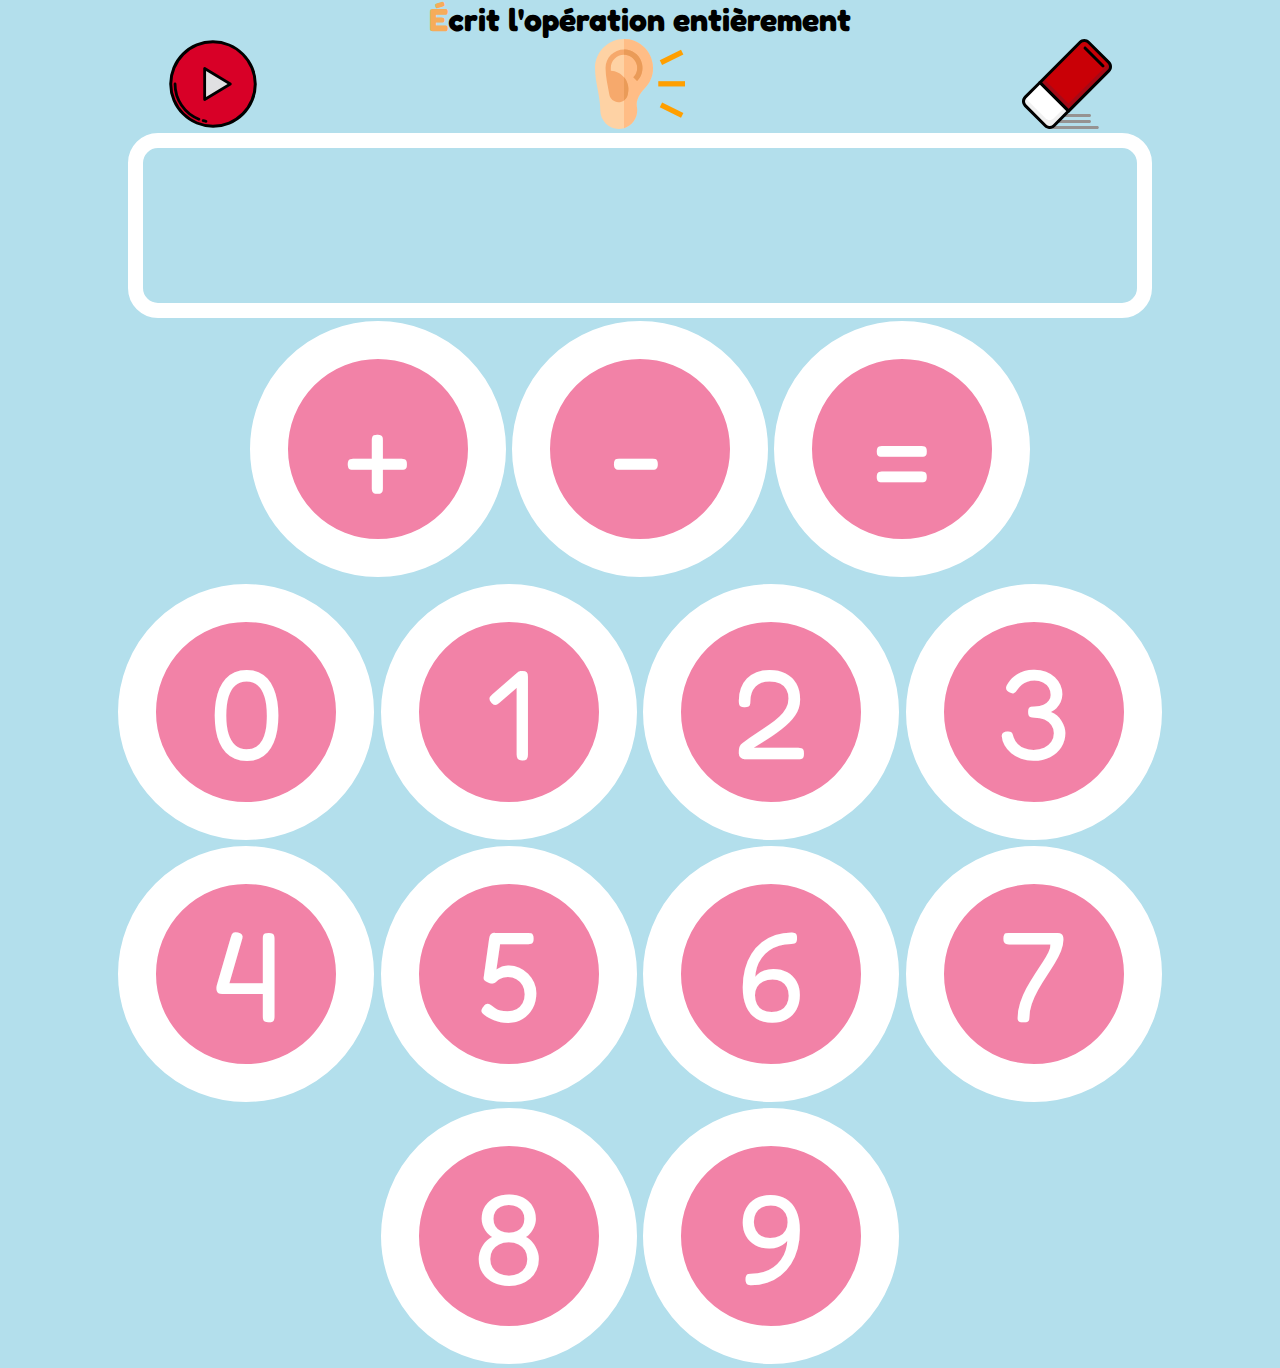
==== index.html @ e6c49a32 "add analytics" ====
<!DOCTYPE html>
<html lang="en">
<head>
   <meta charset="UTF-8">
   <meta name="viewport" content="width=device-width, initial-scale=1.0">
   <link href="https://fonts.googleapis.com/css?family=Fredoka+One&display=swap" rel="stylesheet">
   <link rel="stylesheet" href="css/style.css">
   <title>Document</title>
   <!-- Global site tag (gtag.js) - Google Analytics -->
   <script async src="https://www.googletagmanager.com/gtag/js?id=UA-162474857-1"></script>
   <script>
     window.dataLayer = window.dataLayer || [];
     function gtag(){dataLayer.push(arguments);}
     gtag('js', new Date());

     gtag('config', 'UA-162474857-1');
   </script>

</head>
<body>
   <div class="wrapper flex">
      <h1>écrit l'opération entièrement</h1>
      <div class="flex btn--action">
         <div onclick="game.run()"><img src="img/play.svg" alt="nouveau"></div>
         <div onclick="game.repeat()"><img src="img/ear.svg" alt="réécouter"></div>
         <div onclick="game.reset_response()"><img src="img/erase.svg" alt="effacer"></div>
      </div>

      <div class="flex">
         <input type="text" id="response" readonly>
         
      </div>

      <div class="flex wrap">
        <div class="flex">
            <div class="flex number" onclick="game.add_to_response('+')">
               <div>+</div>
            </div>
            <div class="flex number" onclick="game.add_to_response('-')">
               <div>-</div>
            </div>
            <div class="flex number" onclick="game.add_to_response('=')">
               <div>=</div>
            </div>
         </div>
         <div class="flex wrap">
            <div class="flex number" onclick="game.add_to_response('0')">
               <div>0</div>
            </div>
            <div class="flex number" onclick="game.add_to_response('1')">
               <div>1</div>
            </div>
            <div class="flex number" onclick="game.add_to_response('2')">
               <div>2</div>
            </div>
            <div class="flex number" onclick="game.add_to_response('3')">
               <div>3</div>
            </div>
            <div class="flex number" onclick="game.add_to_response('4')">
               <div>4</div>
            </div>
            <div class="flex number" onclick="game.add_to_response('5')">
               <div>5</div>
            </div>
            <div class="flex number" onclick="game.add_to_response('6')">
               <div>6</div>
            </div>
            <div class="flex number" onclick="game.add_to_response('7')">
               <div>7</div>
            </div>
            <div class="flex number" onclick="game.add_to_response('8')">
               <div>8</div>
            </div>
            <div class="flex number" onclick="game.add_to_response('9')">
               <div>9</div>
            </div>
         </div>
      </div>
   </div>

   <script src="index.js"></script>

</body>
</html>
---- css/style.css ----
* {
	padding: 0;
	margin: 0;
	box-sizing: border-box;
	background-color: #B3DFEC;
	font-family: 'Fredoka One', cursive;
}
h1 {
	text-align: center;

}
h1::first-letter {
	text-transform: capitalize;
	color: #F6AC5A;
}
.flex {
	display: -ms-flexbox;
    display: -webkit-flex;
    display: flex;

}
.wrap {
	flex-wrap: wrap;
	justify-content: center;
}
.wrapper {
	height: 100vh;
    -webkit-flex-direction: column;
    -ms-flex-direction: column;
    flex-direction: column;
    -webkit-flex-wrap: nowrap;
    -ms-flex-wrap: nowrap;
    flex-wrap: nowrap;
    -webkit-justify-content: space-between;
    -ms-flex-pack: justify;
    justify-content: space-between;
    -webkit-align-content: stretch;
    -ms-flex-line-pack: stretch;
    align-content: stretch;
    -webkit-align-items: center;
    -ms-flex-align: center;
    align-items: center;
}
.btn--action {
	width: 100%;
	justify-content: space-around;
}
.number {
	border-radius: 50%;
	border: 3vw white solid;
	height: 20vw;
	width: 20vw; 
	background-color: #F282A7;
	margin: .2em;
	color: white;
	justify-content: center;
	align-items: center;
}
.number div {
	padding: 1rem;
	font-size: 10vw;
	background-color: transparent;
	border-radius: 50%;
}
input {
	border: 15px solid white;
	border-radius: 30px;
	font-size: 10vw;

	width: 80vw;
	text-align: center;

}

div > img {
	width: 10vh;
}
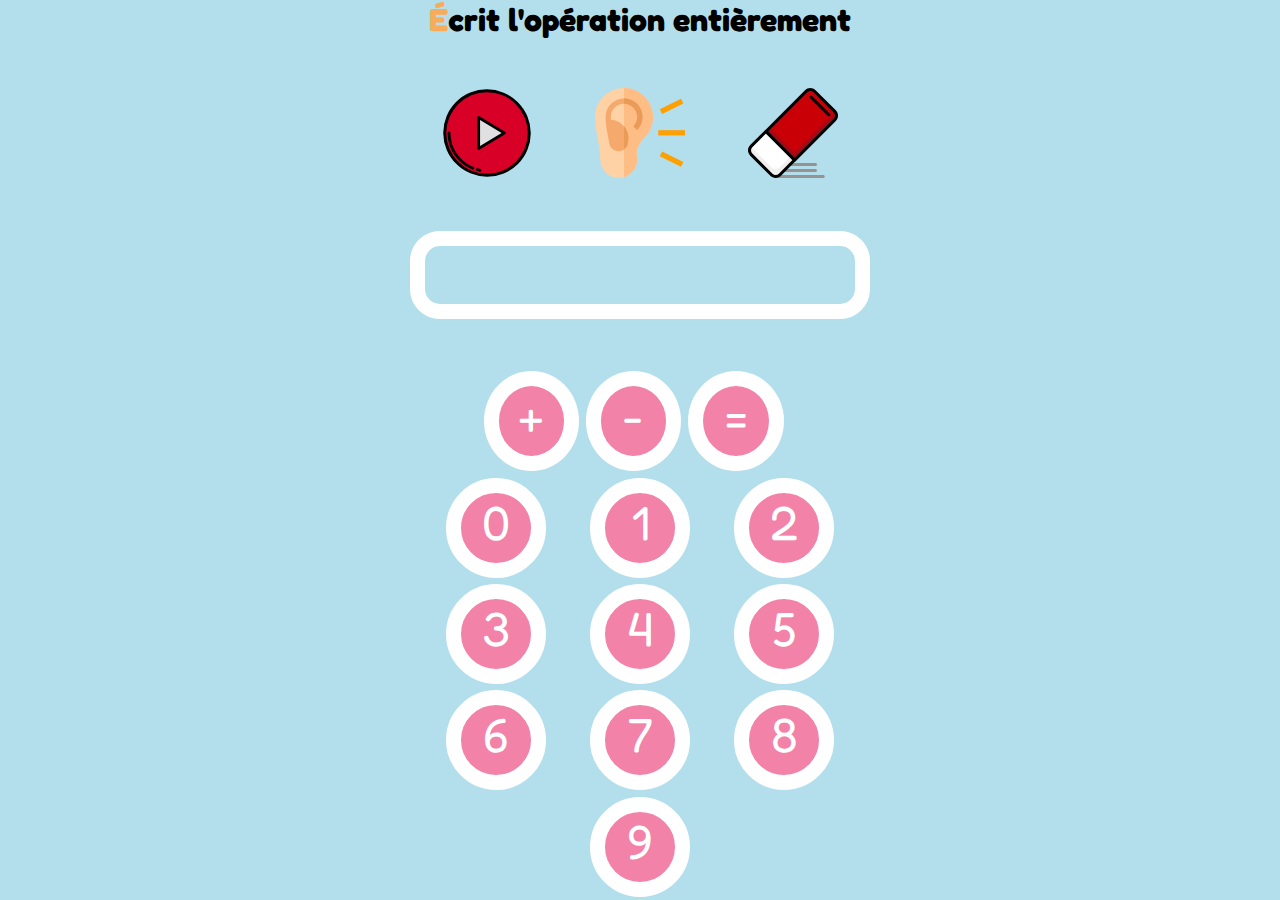
==== commit ed101ee5: "version ordi afiné" ====
--- a/index.html
+++ b/index.html
@@ -26,13 +26,13 @@
          <div onclick="game.reset_response()"><img src="img/erase.svg" alt="effacer"></div>
       </div>
 
-      <div class="flex">
+      <div class="">
          <input type="text" id="response" readonly>
          
       </div>
 
       <div class="flex wrap">
-        <div class="flex">
+        <div class="flex ">
             <div class="flex number" onclick="game.add_to_response('+')">
                <div>+</div>
             </div>
--- a/css/style.css
+++ b/css/style.css
@@ -24,7 +24,8 @@
 	justify-content: center;
 }
 .wrapper {
-	height: 100vh;
+	max-width: 460px;
+	margin: auto;
     -webkit-flex-direction: column;
     -ms-flex-direction: column;
     flex-direction: column;
@@ -40,34 +41,35 @@
     -webkit-align-items: center;
     -ms-flex-align: center;
     align-items: center;
+    height: 100vh;
 }
 .btn--action {
 	width: 100%;
 	justify-content: space-around;
 }
 .number {
-	border-radius: 50%;
-	border: 3vw white solid;
-	height: 20vw;
-	width: 20vw; 
-	background-color: #F282A7;
+	width: 30%;
 	margin: .2em;
 	color: white;
 	justify-content: center;
 	align-items: center;
 }
 .number div {
-	padding: 1rem;
-	font-size: 10vw;
-	background-color: transparent;
+	border-radius: 50%;
+	border: 15px white solid;
+	background-color: #F282A7;
+	height: 100px;
+	width: 100px;
+	text-align: center;
+	font-size: 3em;
 	border-radius: 50%;
 }
 input {
 	border: 15px solid white;
 	border-radius: 30px;
-	font-size: 10vw;
+	font-size: 3rem;
 
-	width: 80vw;
+	width: 100%;
 	text-align: center;
 
 }
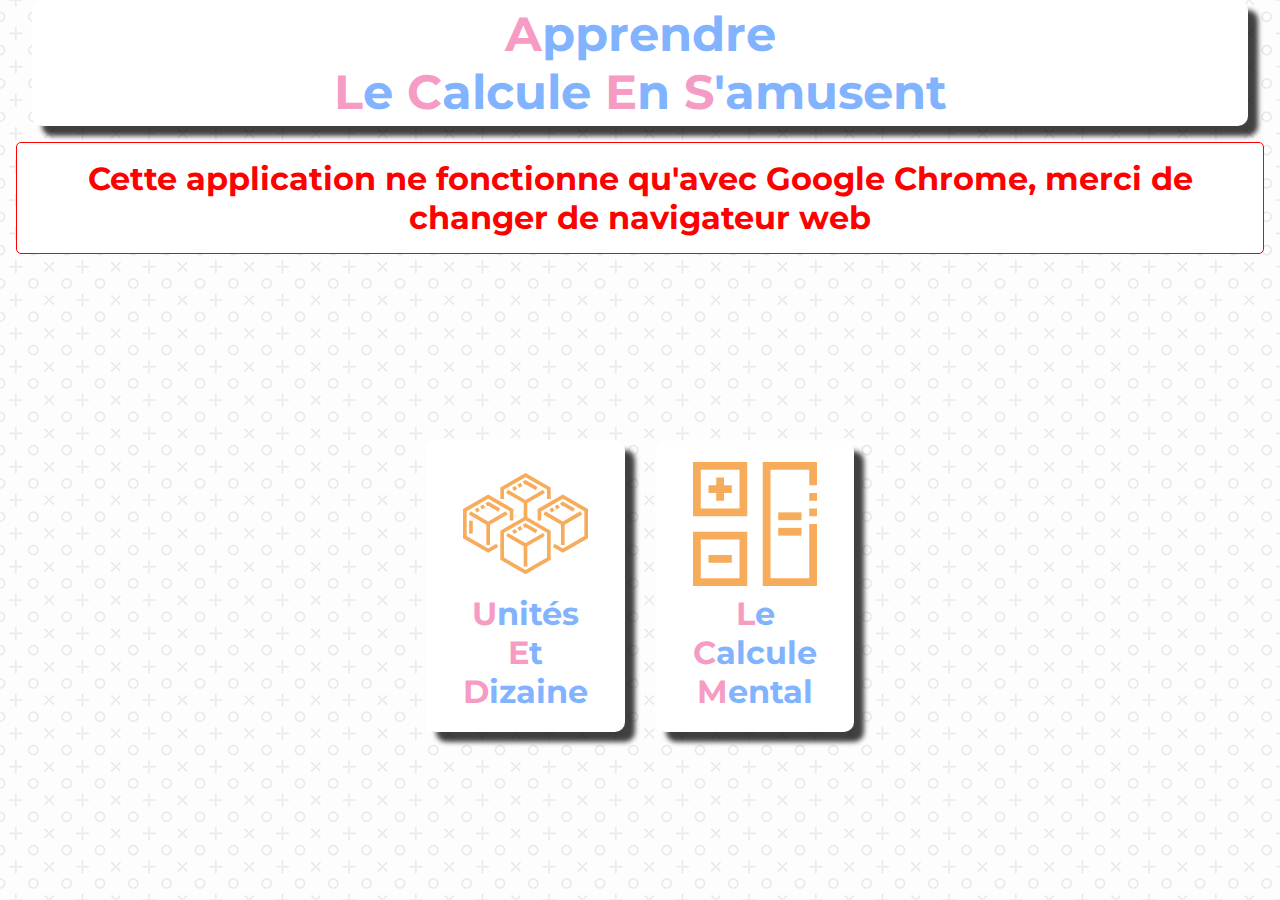
==== commit aed6672d: "refonte design et reorganisation fichier" ====
--- a/index.html
+++ b/index.html
@@ -1,11 +1,13 @@
 <!DOCTYPE html>
-<html lang="en">
+<html lang="fr">
 <head>
    <meta charset="UTF-8">
    <meta name="viewport" content="width=device-width, initial-scale=1.0">
-   <link href="https://fonts.googleapis.com/css?family=Fredoka+One&display=swap" rel="stylesheet">
+   <link href="https://fonts.googleapis.com/css?family=Fredoka+One|Montserrat&display=swap" rel="stylesheet">
    <link rel="stylesheet" href="css/style.css">
-   <title>Document</title>
+   
+   <title>MathemaKids</title>
+
    <!-- Global site tag (gtag.js) - Google Analytics -->
    <script async src="https://www.googletagmanager.com/gtag/js?id=UA-162474857-1"></script>
    <script>
@@ -18,67 +20,44 @@
 
 </head>
 <body>
-   <div class="wrapper flex">
-      <h1>écrit l'opération entièrement</h1>
-      <div class="flex btn--action">
-         <div onclick="game.run()"><img src="img/play.svg" alt="nouveau"></div>
-         <div onclick="game.repeat()"><img src="img/ear.svg" alt="réécouter"></div>
-         <div onclick="game.reset_response()"><img src="img/erase.svg" alt="effacer"></div>
+  <header>
+  	<h1 class="first--letter--pink border--box--shadow"><span>a</span>pprendre <br><span>l</span>e <span>c</span>alcule <span>e</span>n <span>s</span>'amusent</h1>
+    <h2 id="checkNavigator">Cette application ne fonctionne qu'avec Google Chrome, merci de changer de navigateur web</h2>
+  </header>
+  <main id="accueil" class="flex j--c--center a--i--center">
+    <div class="wrap">
+      <div class="menu--accueil flex">
+        <div class="btn--menu--accueil flex j--c--center a--i--center">
+          <a class="border--box--shadow " href="exercice/uniteetdizaine.html">
+            <div>
+              <h2 class="first--letter--pink">
+              <img src="img/blocks-o.svg" alt="">
+                <span>u</span>nités <span>e</span>t <span>d</span>izaine
+              </h2>
+            </div>
+          </a>
+        </div >
+        <div class="btn--menu--accueil flex j--c--center a--i--center">
+          <a class="border--box--shadow " href="exercice/calcule.html">
+            <div>
+              <h2 class="first--letter--pink">
+              <img src="img/calculator-o.svg" alt="">
+                <span>l</span>e <span>c</span>alcule <span>m</span>ental
+              </h2>
+            </div>
+          </a>
+        </div >
       </div>
-
-      <div class="">
-         <input type="text" id="response" readonly>
-         
-      </div>
-
-      <div class="flex wrap">
-        <div class="flex ">
-            <div class="flex number" onclick="game.add_to_response('+')">
-               <div>+</div>
-            </div>
-            <div class="flex number" onclick="game.add_to_response('-')">
-               <div>-</div>
-            </div>
-            <div class="flex number" onclick="game.add_to_response('=')">
-               <div>=</div>
-            </div>
-         </div>
-         <div class="flex wrap">
-            <div class="flex number" onclick="game.add_to_response('0')">
-               <div>0</div>
-            </div>
-            <div class="flex number" onclick="game.add_to_response('1')">
-               <div>1</div>
-            </div>
-            <div class="flex number" onclick="game.add_to_response('2')">
-               <div>2</div>
-            </div>
-            <div class="flex number" onclick="game.add_to_response('3')">
-               <div>3</div>
-            </div>
-            <div class="flex number" onclick="game.add_to_response('4')">
-               <div>4</div>
-            </div>
-            <div class="flex number" onclick="game.add_to_response('5')">
-               <div>5</div>
-            </div>
-            <div class="flex number" onclick="game.add_to_response('6')">
-               <div>6</div>
-            </div>
-            <div class="flex number" onclick="game.add_to_response('7')">
-               <div>7</div>
-            </div>
-            <div class="flex number" onclick="game.add_to_response('8')">
-               <div>8</div>
-            </div>
-            <div class="flex number" onclick="game.add_to_response('9')">
-               <div>9</div>
-            </div>
-         </div>
-      </div>
-   </div>
-
-   <script src="index.js"></script>
-
+    </div>
+    
+  </main>
+  <footer>
+  	
+  </footer>
+  <script>
+    if (!window.chrome) {
+      document.getElementById("checkNavigator").classList.add("showWarningNavigator");
+    }
+  </script>
 </body>
-</html>
+</html>--- a/css/style.css
+++ b/css/style.css
@@ -1,51 +1,127 @@
+:root{
+	--pink:#F69CC4;
+	--yellow:#FDFD95;
+	--green:#ACECD5;
+	--blue:#82B3FF;
+	--orange:#F6AC5A;
+	--mont: 'Montserrat', sans-serif;
+	--fred: 'Fredoka One', cursive;
+}
 * {
 	padding: 0;
 	margin: 0;
 	box-sizing: border-box;
-	background-color: #B3DFEC;
-	font-family: 'Fredoka One', cursive;
+	font-family: var(--mont);
+}
+img {
+	width: 100%;
+}
+a {
+	text-decoration: none;
+}
+body {
+	background-image: url(../img/tic-tac-toe.png);
+}
+#checkNavigator {
+	color: red;
+	text-align: center;
+	padding: 1rem;
+	border: 1px solid red;
+	border-radius: 5px;
+	background-color: white;
+	display: none;
+}
+.showWarningNavigator {
+	display: block!important;
+}
+.j--c--center {
+	justify-content: center;
+}
+.a--i--center {
+	align-items: center;
 }
 h1 {
+	width: 95%;
+	margin: auto;
 	text-align: center;
-
+	color: var(--blue);
+	font-size: 3rem;
+	background-color: #fff;
 }
-h1::first-letter {
+h2 {
+	text-align: center;
+	color: var(--pink);
+	font-size: 2rem;
+	margin: 1rem;
+}
+.first--letter--blue span {
+	color: var(--blue);
 	text-transform: capitalize;
-	color: #F6AC5A;
+}
+.first--letter--pink span {
+	text-transform: capitalize;
+	color: var(--pink);
 }
 .flex {
 	display: -ms-flexbox;
     display: -webkit-flex;
     display: flex;
+}
+.wrap {
+	max-width: 460px;
+	margin-top: 10vh;
+	width: 100%;
+	flex-wrap: wrap;
+	justify-content: center;
+}
+.btn--menu--accueil {
+	width: 50%;
+	padding: 5rem;
+}
+.border--box--shadow {
+	border: 5px solid white;
+	border-radius: 10px;
+	background-color: #fff;
+	-webkit-box-shadow: 10px 10px 5px 0px rgba(0,0,0,0.75);
+	-moz-box-shadow: 10px 10px 5px 0px rgba(0,0,0,0.75);
+	box-shadow: 10px 10px 5px 0px rgba(0,0,0,0.75);
+}
+.btn--menu--accueil a div {
+	margin: 1rem;
 
 }
-.wrap {
-	flex-wrap: wrap;
-	justify-content: center;
+.btn--menu--accueil a div h2 {
+	text-align: center;
+	color: var(--blue);
 }
 .wrapper {
 	max-width: 460px;
 	margin: auto;
-    -webkit-flex-direction: column;
-    -ms-flex-direction: column;
-    flex-direction: column;
-    -webkit-flex-wrap: nowrap;
-    -ms-flex-wrap: nowrap;
-    flex-wrap: nowrap;
-    -webkit-justify-content: space-between;
+    -webkit-justify-content: space-around;
     -ms-flex-pack: justify;
-    justify-content: space-between;
+    justify-content: space-around;
     -webkit-align-content: stretch;
     -ms-flex-line-pack: stretch;
     align-content: stretch;
     -webkit-align-items: center;
     -ms-flex-align: center;
     align-items: center;
-    height: 100vh;
+    height: 70vh;
+}
+.flex--d--wrap {
+	
+    -webkit-flex-wrap: wrap;
+    -ms-flex-wrap: wrap;
+    flex-wrap: wrap;
+
 }
 .btn--action {
 	width: 100%;
 	justify-content: space-around;
+}
+.operator {
+	width: 100%;
+	justify-content: center;
 }
 .number {
 	width: 30%;
@@ -56,24 +132,30 @@
 }
 .number div {
 	border-radius: 50%;
-	border: 15px white solid;
+	border: 15px var(--blue) solid;
 	background-color: #F282A7;
+	font-family: var(--fred);
 	height: 100px;
 	width: 100px;
 	text-align: center;
 	font-size: 3em;
 	border-radius: 50%;
 }
-input {
-	border: 15px solid white;
-	border-radius: 30px;
+.input--calculator {
+	width: 80%;
+	background-color: var(--blue);
+	border: 10px solid var(--pink);
+}
+.input--calculator input {
+	border: transparent;
+	background-color: var(--blue);
+	font-family: var(--fred);
 	font-size: 3rem;
-
+	text-align: center;
 	width: 100%;
-	text-align: center;
-
+	color: white;
 }
 
-div > img {
+.btn--action img {
 	width: 10vh;
 }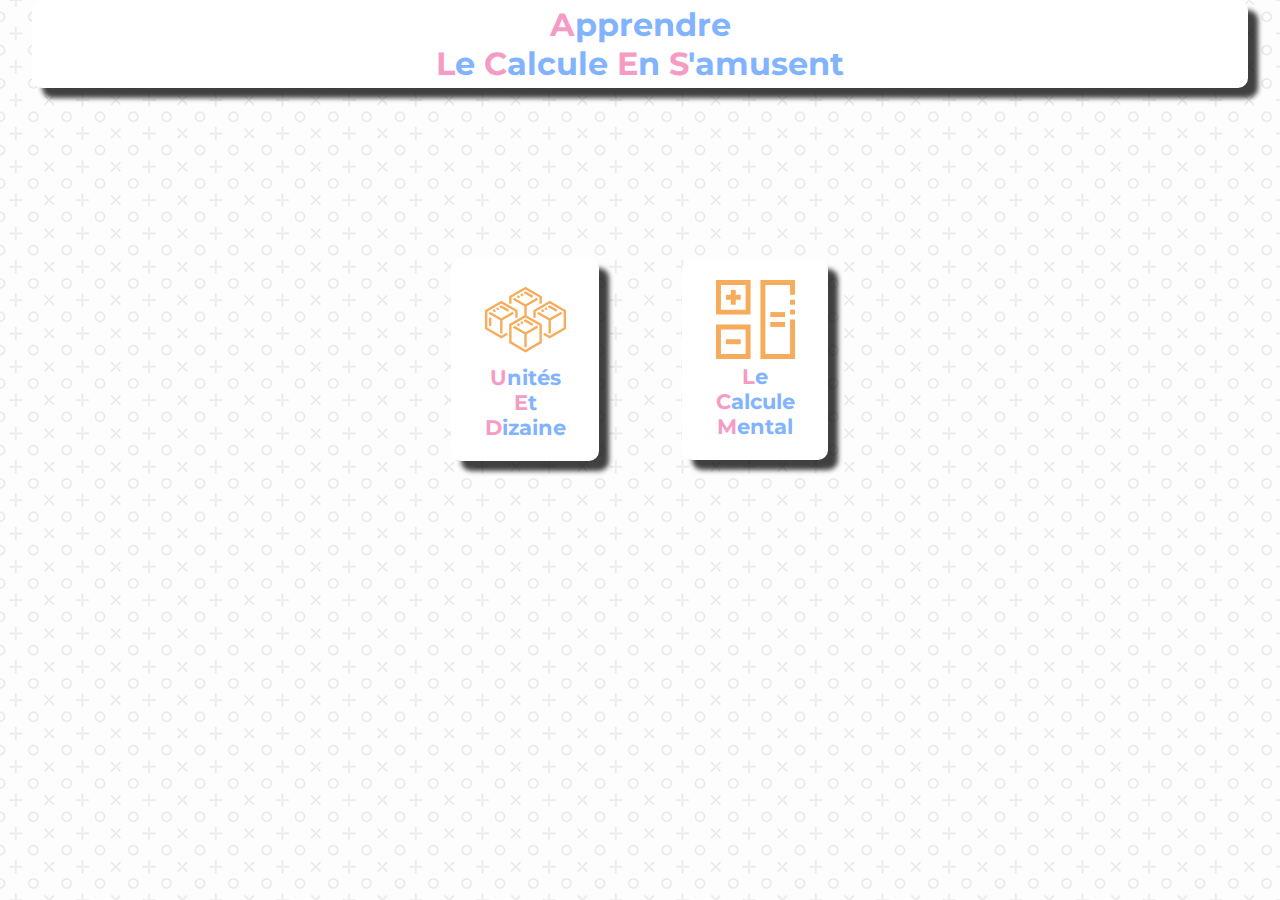
==== commit 3196bd8f: "Update index.html" ====
--- a/index.html
+++ b/index.html
@@ -22,7 +22,6 @@
 <body>
   <header>
   	<h1 class="first--letter--pink border--box--shadow"><span>a</span>pprendre <br><span>l</span>e <span>c</span>alcule <span>e</span>n <span>s</span>'amusent</h1>
-    <h2 id="checkNavigator">Cette application ne fonctionne qu'avec Google Chrome, merci de changer de navigateur web</h2>
   </header>
   <main id="accueil" class="flex j--c--center a--i--center">
     <div class="wrap">
@@ -60,4 +59,4 @@
     }
   </script>
 </body>
-</html>+</html>
--- a/css/style.css
+++ b/css/style.css
@@ -45,14 +45,14 @@
 	margin: auto;
 	text-align: center;
 	color: var(--blue);
-	font-size: 3rem;
+	font-size: 2rem;
 	background-color: #fff;
 }
 h2 {
 	text-align: center;
 	color: var(--pink);
-	font-size: 2rem;
-	margin: 1rem;
+	font-size: 1.3rem;
+	margin: .8rem;
 }
 .first--letter--blue span {
 	color: var(--blue);
@@ -106,14 +106,14 @@
     -webkit-align-items: center;
     -ms-flex-align: center;
     align-items: center;
-    height: 70vh;
 }
 .flex--d--wrap {
-	
     -webkit-flex-wrap: wrap;
     -ms-flex-wrap: wrap;
     flex-wrap: wrap;
-
+}
+.flex--d--column {
+	flex-direction: column;
 }
 .btn--action {
 	width: 100%;
@@ -132,11 +132,11 @@
 }
 .number div {
 	border-radius: 50%;
-	border: 15px var(--blue) solid;
+	border: 12px var(--blue) solid;
 	background-color: #F282A7;
 	font-family: var(--fred);
-	height: 100px;
-	width: 100px;
+	height: 85px;
+	width: 85px;
 	text-align: center;
 	font-size: 3em;
 	border-radius: 50%;
@@ -145,6 +145,7 @@
 	width: 80%;
 	background-color: var(--blue);
 	border: 10px solid var(--pink);
+	margin: 2rem;
 }
 .input--calculator input {
 	border: transparent;
@@ -156,6 +157,69 @@
 	color: white;
 }
 
+
+/* Unités et dizaines */
+.container_dixaines {
+ width: 60%;
+}
+.container_unites {
+ width: 40%;
+}
+.unit, .ten {
+    margin:  0 1rem 1rem 1rem;
+    font-size: 2rem;
+    border: 10px var(--blue) solid;
+    border-radius: 28px;
+    color: var(--pink);
+    padding: .6rem;
+    height: 22vh;
+}
+.unit div, .ten div {
+ 	font-family: var(--fred);
+}
+.schemap {
+	margin-top: 1rem;
+}
+.more--less {
+	margin-left: 1rem;
+}
+.cubeOfUnit {
+	background-color: var(--orange);
+    width: 4vh;
+    height: 4vh;
+    box-shadow: 5px -4px 1px #0e0e0e;
+    margin: 3px;
+    border-radius: 4px;
+}
+.cubeOfTen {
+	background-color: var(--green);
+    width: 4vh;
+    height: 15vh;
+    box-shadow: 5px -4px 1px #0e0e0e;
+    margin: 3px;
+    border-radius: 4px;
+}
 .btn--action img {
 	width: 10vh;
+}
+.d--cube img, .u--cube img {
+	width: 30%;
+}
+.affichage_nombre {
+ 	font-family: var(--fred);
+	font-size: 3rem;
+}
+.check img {
+	width: 25%;
+}
+.nombre, .check {
+	width: 50%;
+}
+.check--n--nombre {
+	background-color: var(--blue);
+	border-radius: 15px;
+	border: 10px solid var(--pink); 
+	color: white;
+	width: 80%;
+	margin: auto;
 }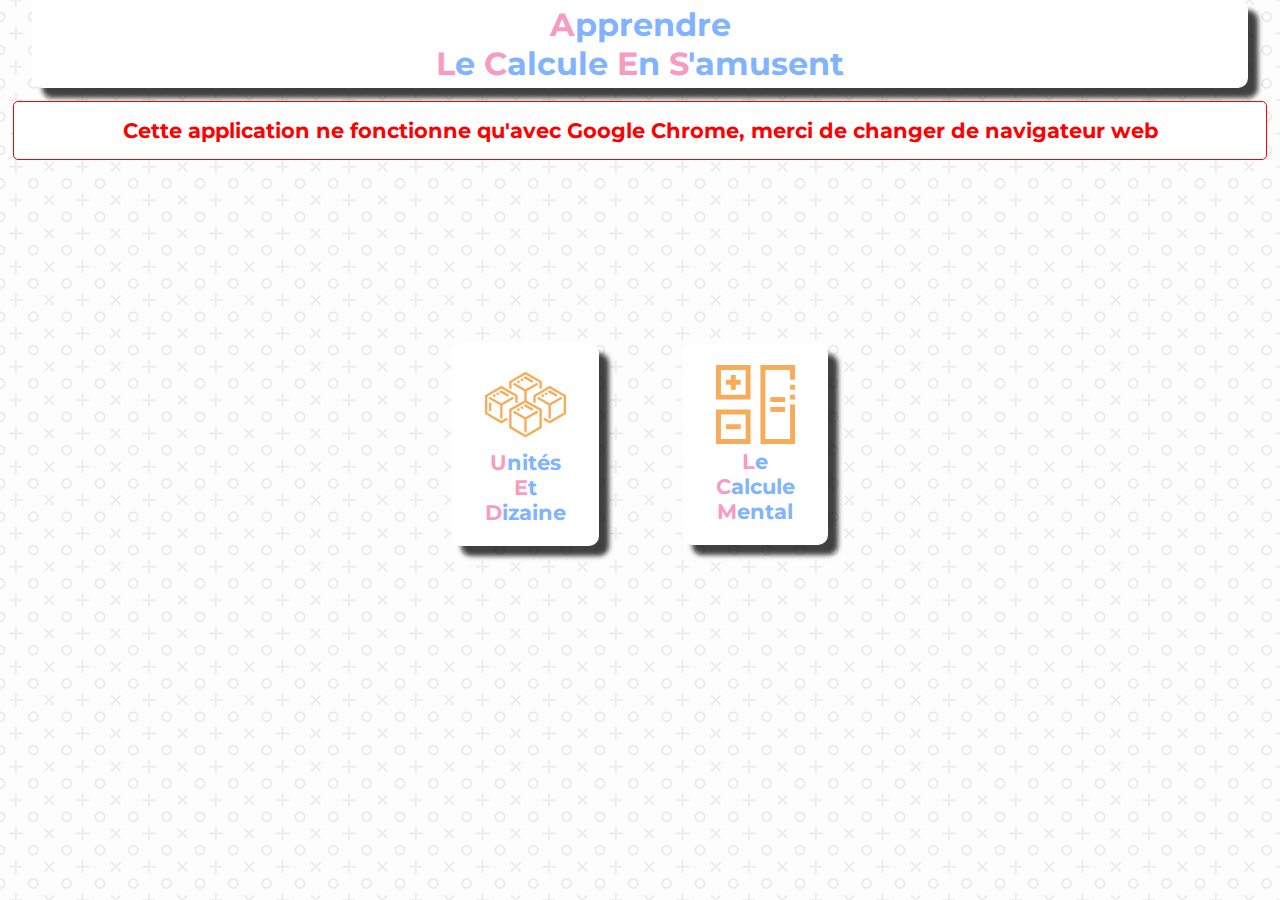
==== commit 73def675: "modification balise title" ====
--- a/index.html
+++ b/index.html
@@ -6,7 +6,7 @@
    <link href="https://fonts.googleapis.com/css?family=Fredoka+One|Montserrat&display=swap" rel="stylesheet">
    <link rel="stylesheet" href="css/style.css">
    
-   <title>MathemaKids</title>
+   <title>MathemaKids - le calcule facile pour les plus petits</title>
 
    <!-- Global site tag (gtag.js) - Google Analytics -->
    <script async src="https://www.googletagmanager.com/gtag/js?id=UA-162474857-1"></script>
@@ -22,6 +22,7 @@
 <body>
   <header>
   	<h1 class="first--letter--pink border--box--shadow"><span>a</span>pprendre <br><span>l</span>e <span>c</span>alcule <span>e</span>n <span>s</span>'amusent</h1>
+    <h2 id="checkNavigator">Cette application ne fonctionne qu'avec Google Chrome, merci de changer de navigateur web</h2>
   </header>
   <main id="accueil" class="flex j--c--center a--i--center">
     <div class="wrap">
@@ -59,4 +60,4 @@
     }
   </script>
 </body>
-</html>
+</html>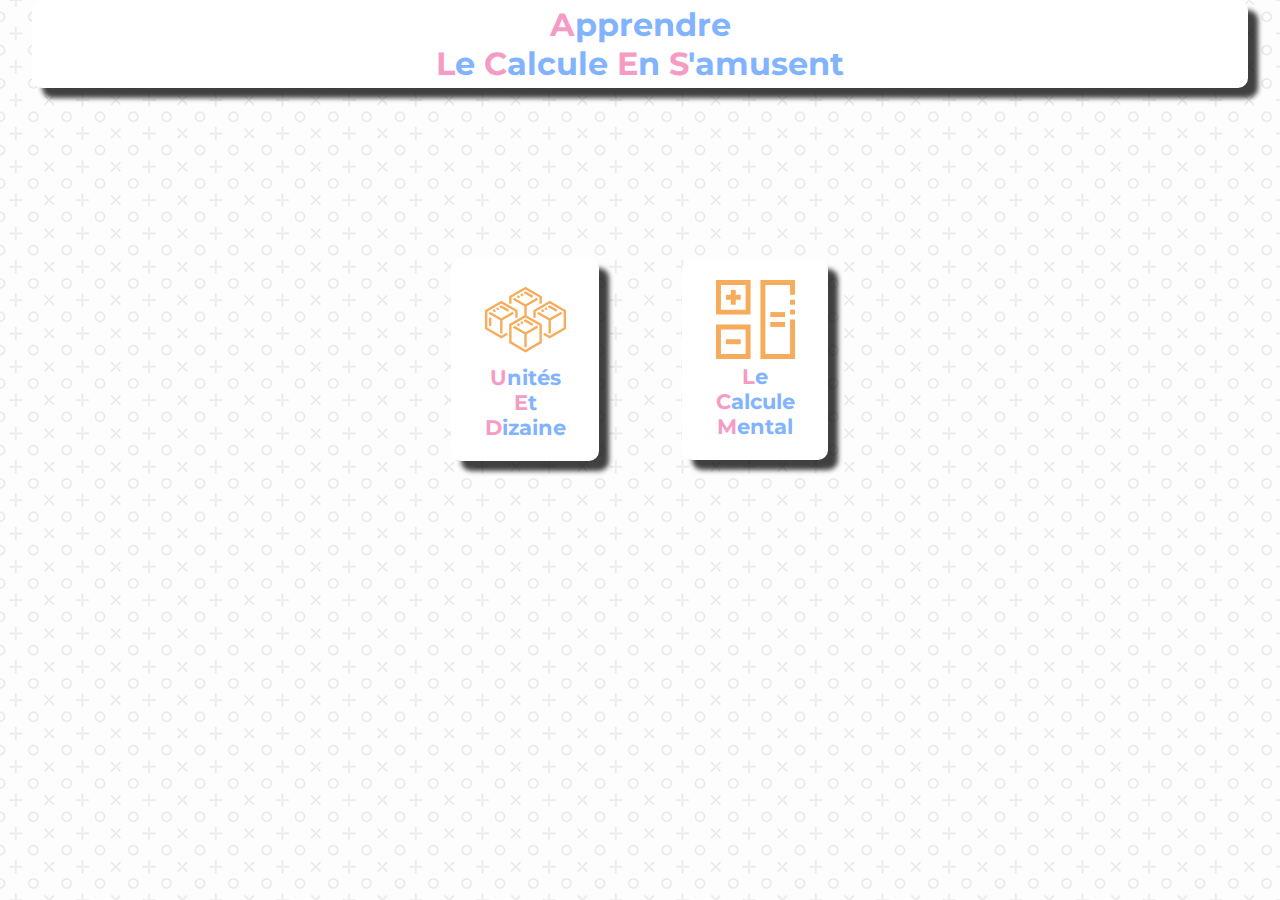
==== commit c9561ef0: "Merge branch 'master' of github.com:AlexisMeunier/MathemaKids" ====
--- a/index.html
+++ b/index.html
@@ -22,7 +22,6 @@
 <body>
   <header>
   	<h1 class="first--letter--pink border--box--shadow"><span>a</span>pprendre <br><span>l</span>e <span>c</span>alcule <span>e</span>n <span>s</span>'amusent</h1>
-    <h2 id="checkNavigator">Cette application ne fonctionne qu'avec Google Chrome, merci de changer de navigateur web</h2>
   </header>
   <main id="accueil" class="flex j--c--center a--i--center">
     <div class="wrap">
@@ -60,4 +59,4 @@
     }
   </script>
 </body>
-</html>+</html>
